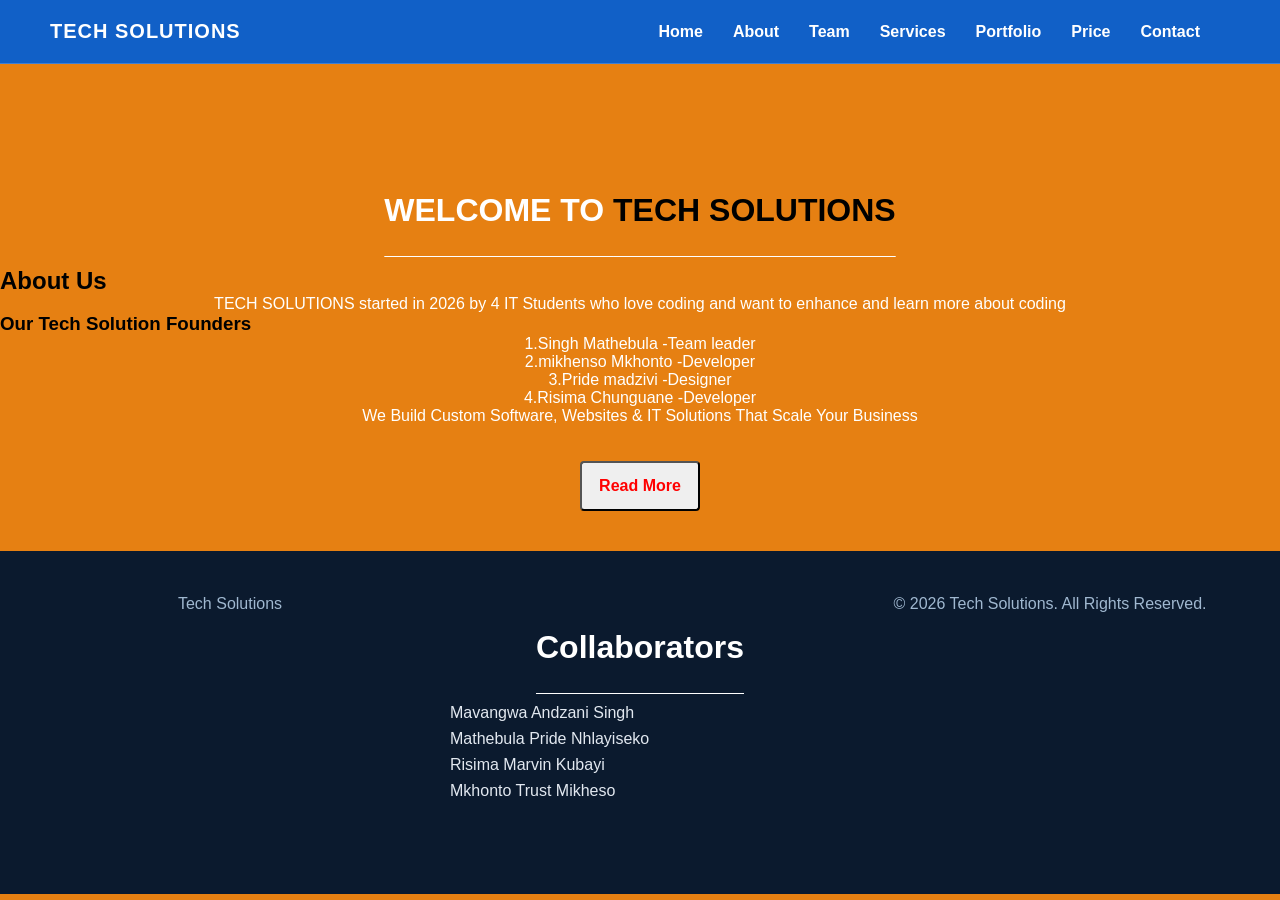
==== index.html @ 06d431eb "fixed content that i mistakenly deleted" ====
<!DOCTYPE html>
<html lang="en">
<head>
    <meta charset="UTF-8">
    <meta name="viewport" content="width=device-width, initial-scale=1.0">
    <title>Home Page</title>
    <link rel="stylesheet" href="style.css">
</head>

<body>
<nav class="navbar">
        <div class="nav-container">
            <!-- Logo / Brand -->
            <div class="logo">
                <span>TECH SOLUTIONS</span>
            </div>
            <ul class="nav-links">
                <li><a href="#" class="active">Home</a></li>
                <li><a href="#">About</a></li>
                <li><a href="#">Team</a></li>
                 <li><a href="services.html">Services</a></li>
            <li><a href="#">Portfolio</a></li>
            <li><a href="#">Price</a></li>
            <li><a href="#">Contact</a></li>
            
            <nav>
     
</nav>
</nav>
   
   </body>        

<h1>WELCOME TO <span>TECH SOLUTIONS</span></h1>
<br><br>


<section id = "about">
    <div class="about-content">
    <h2>About Us</h2>
    <p>TECH SOLUTIONS started in 2026 by 4 IT Students who love coding and want to enhance and learn more about coding </p>
    </div>
    <h3>Our Tech Solution Founders</h3>
    <p>1.Singh Mathebula -Team leader </p>
    <p>2.mikhenso Mkhonto -Developer</p>
    <p>3.Pride madzivi -Designer</p>
    <p>4.Risima Chunguane -Developer</p>
    </section>

<p> We Build Custom Software, Websites & IT Solutions That Scale Your Business</p>


        <br><br>
        <button class="btn">Read More</button>

        <footer class="site-footer">
    <div class="footer-content">
        <p class="footer-brand"> Tech Solutions</p>

        
           <div class="collaborators">
    <h1>Collaborators</h1>

    <br> <br>
    <ul>
        <li> Mavangwa Andzani Singh</li>
        <li>Mathebula Pride Nhlayiseko</li>
        <li>Risima Marvin Kubayi</li>
        <li>Mkhonto Trust Mikheso</li>
    </ul>

<br> <br>

     
</div>

        <p class="copyright">
            &copy; 2026  Tech Solutions. All Rights Reserved.
        </p>
    </div>
</footer>
</body>
</html>
---- style.css ----
* {
    margin: 0;
    padding: 0;
    box-sizing: border-box;
    font-family: 'Gill Sans', 'Gill Sans MT', Calibri, 'Trebuchet MS', sans-serif;
}

body {
    background-color: #f5f5f5;
}

body{
 background-color: rgb(230, 128, 18);
 margin: 0;
 padding:0;
}
.navbar {
    background-color: #1160c7;   /* blue */
    padding: 20px 50px;
    border-bottom: 1px solid rgba(255, 255, 255, 0.2);
}
.nav-container {
    display: flex;
    align-items: center;
    justify-content: space-between;
    max-width: 1200px;
    margin: 0 auto;
}

.logo {
    font-size: 24px;
    font-weight: bold;
    color: white;
    letter-spacing: 1px;
}


.logo {
    font-size: 20px;
    font-weight: bold;
    font-family:'Gill Sans', 'Gill Sans MT', Calibri, 'Trebuchet MS', sans-serif;
}
.nav-links {
    display: flex;
    list-style: none;
    gap: 30px;
}

/* NAV ITEMS – WHITE & BOLD */
.nav-links li a {
    text-decoration: none;
    color: #ffffff;        /* white */
    font-weight: bold;     /* bold */
    font-size: 16px;
    transition: opacity 0.2s;
}

.nav-links li a:hover {
    opacity: 0.7;
}

/* ---------- HERO SECTION ---------- */
.hero {
    text-align: center;
    padding: 80px 20px 60px;
    background: linear-gradient(145deg, #ffffff, #f0f0f0);
    margin: 40px 50px 0;
    border-radius: 12px;
    box-shadow: 0 8px 20px rgba(0, 0, 0, 0.05);
}

.hero h1 {
    font-size: 48px;
    color: #1a4b8c;
    margin-bottom: 16px;
}

.hero p {
    font-size: 20px;
    color: #555;
    margin-bottom: 30px;
}

.btn-group {
    display: flex;
    justify-content: center;
    gap: 20px;
    flex-wrap: wrap;
}

.btn {
    display: inline-block;
    padding: 14px 36px;
    border-radius: 30px;
    text-decoration: none;
    font-weight: bold;
    font-size: 16px;
    transition: all 0.3s;
}

.btn-primary {
    background-color: #1a4b8c;
    color: white;
    border: 2px solid #1a4b8c;
}

.btn-primary:hover {
    background-color: transparent;
    color: #1a4b8c;
}

.btn-secondary {
    background-color: transparent;
    color: #1a4b8c;
    border: 2px solid #1a4b8c;
}

.btn-secondary:hover {
    background-color: #1a4b8c;
    color: white;
}

/* ---------- RESPONSIVE ---------- */
@media (max-width: 768px) {
    .nav-container {
        flex-direction: column;
        gap: 15px;
    }
    .nav-links {
        flex-wrap: wrap;
        justify-content: center;
        gap: 15px;
    }
    .hero h1 {
        font-size: 32px;
    }
    .hero {
        margin: 20px 15px 0;
        padding: 40px 15px;
    }
   
}
.nav-links a{
    color: white;
    text-decoration: none;
}
.nav-links li a {
    text-decoration: none;
    color: white;
    font-size: 16px;
}
 h1 {
        text-align: center;
     padding-bottom:20%;   
     padding-top: 10%; 
    }
h1 {
    color: white;
}

h1 span 
h1 {
        text-align: center;
        padding-bottom: 15%;
        padding-top:12%;
    }
h1 {
    color: white;
    padding-bottom: 2px;
      text-decoration: 1px underline;
    text-underline-offset: 35px; 
    
}

h1 span {
    color: #000;
}
.btn {
    display: block;
    width: 120px;       
    margin: 0 auto;        
    padding: 14px 0;
    border-radius: 4px;
    color: red;
}
p {
    text-align: center;
    color: white;
      margin-top: 0;   
}
.short-line {
   width: 80px;                
    border: none;
    border-top: 1px solid white;
    margin: 12px auto;
}

/* Footer Styles */
footer {
    background-color: #0b1a2e;
    color: #e2e8f0;
    padding: 40px 20px 20px;
    margin-top: 40px;
    font-family: 'Segoe UI', Roboto, sans-serif;
}

footer h3 {
    color: #ffffff;
    font-size: 1.5rem;
    margin-bottom: 10px;
}

footer h4 {
    color: #ffffff;
    font-size: 1.1rem;
    margin-bottom: 12px;
}

footer p {
    color: #a0b8d0;
    line-height: 1.6;
}

footer ul {
    list-style: none;
    padding: 0;
}

footer ul li {
    margin-bottom: 8px;
}

footer ul li a {
    color: #a0b8d0;
    text-decoration: none;
    transition: color 0.3s;
}

footer ul li a:hover {
    color: #3b82f6;
}

footer .footer-content {
    display: grid;
    grid-template-columns: repeat(auto-fit, minmax(200px, 1fr));
    gap: 30px;
    max-width: 1200px;
    margin: 0 auto 30px;
}

footer .footer-bottom {
    border-top: 1px solid #1e3855;
    padding-top: 20px;
    text-align: center;
    max-width: 1200px;
    margin: 0 auto;
}

footer .footer-bottom p {
    font-size: 0.9rem;
    color: #6b8aa8;
}

/* Responsive */
@media (max-width: 700px) {
    footer .footer-content {
        grid-template-columns: 1fr;
        text-align: center;
    }
}
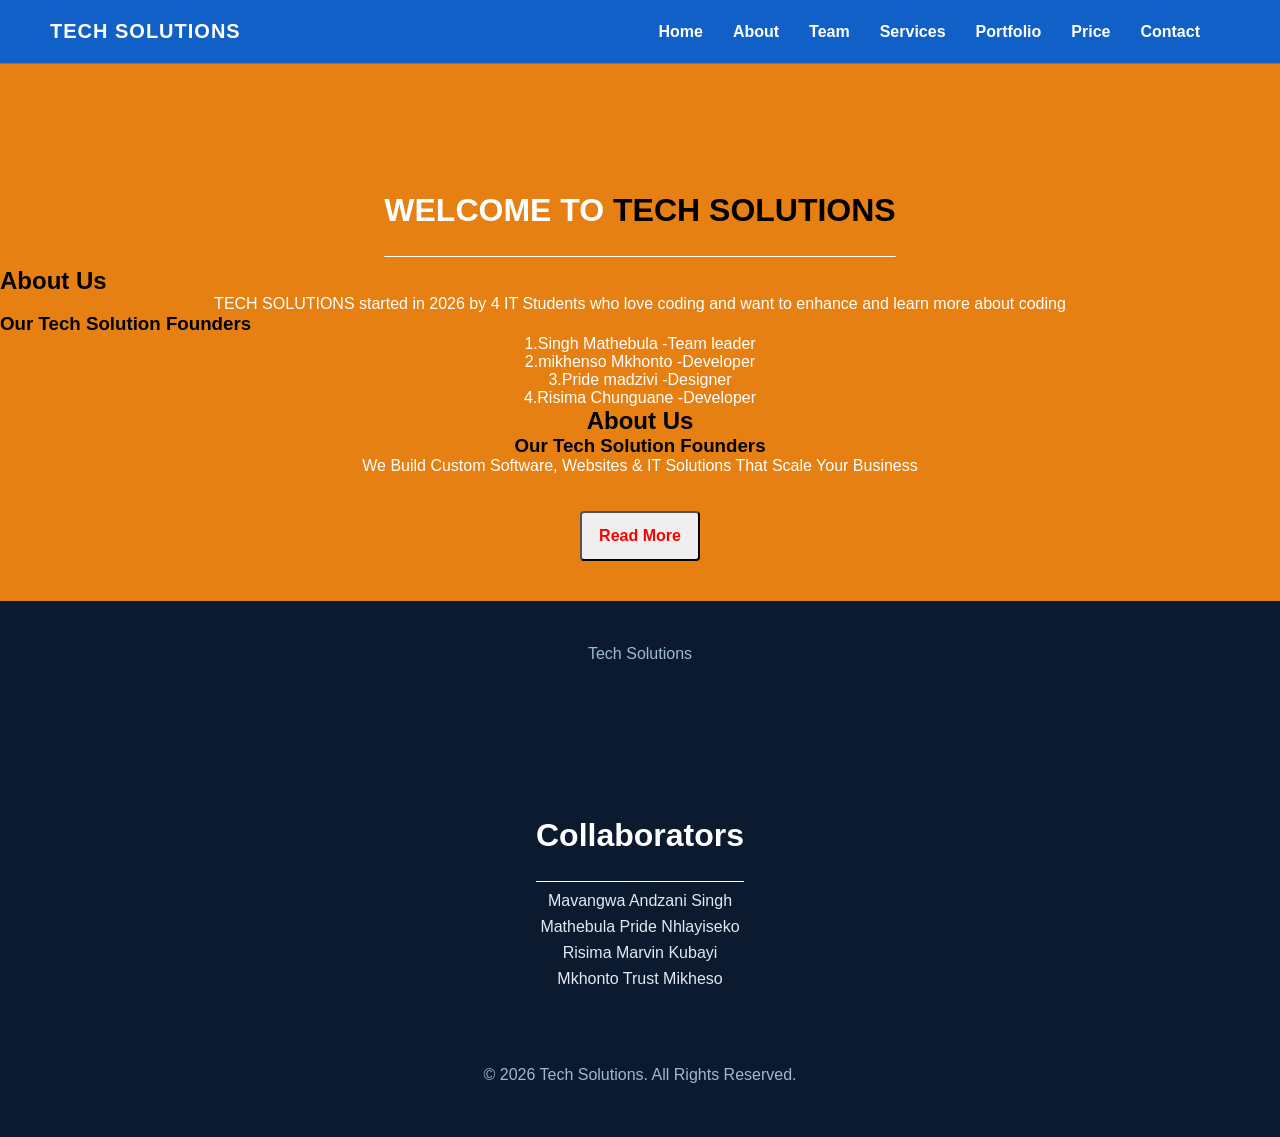
==== commit 1bc0bdeb: "updated css" ====
--- a/index.html
+++ b/index.html
@@ -45,7 +45,10 @@
     <p>3.Pride madzivi -Designer</p>
     <p>4.Risima Chunguane -Developer</p>
     </section>
-
+<div class="about-us">
+    <h2>About Us</h2>
+    <h3>Our Tech Solution Founders</h3>
+</div>
 <p> We Build Custom Software, Websites & IT Solutions That Scale Your Business</p>
 
 
--- a/style.css
+++ b/style.css
@@ -263,9 +263,197 @@
 }
 
 /* Responsive */
-@media (max-width: 700px) {
+@media (max-width: 700px) {}
     footer .footer-content {
         grid-template-columns: 1fr;
         text-align: center;
     }
+/* ============================================================ */
+/* ========== ABOUT PAGE – FULLY CENTERED ========== */
+/* ============================================================ */
+
+.about-page {
+    max-width: 900px;
+    margin: 0 auto;
+    padding: 40px 20px;
+    text-align: center;
+}
+
+.about-page h1 {
+    color: #1a4b8c;
+    font-size: 42px;
+    margin-bottom: 10px;
+    text-align: center;
+}
+
+.about-page .sub-heading {
+    color: #1a4b8c;
+    font-size: 28px;
+    margin: 30px 0 15px;
+    text-align: center;
+}
+
+.about-page p {
+    color: #333;
+    font-size: 18px;
+    line-height: 1.8;
+    max-width: 700px;
+    margin: 0 auto 20px;
+    text-align: center;
+}
+
+/* Centered list of founders */
+.about-page ul {
+    list-style: none;
+    padding: 0;
+    margin: 20px auto;
+    max-width: 500px;
+    text-align: center;
+}
+
+.about-page ul li {
+    color: #333;
+    font-size: 17px;
+    padding: 6px 0;
+    border-bottom: 1px solid #eee;
+    text-align: center;
+}
+
+.about-page ul li:last-child {
+    border-bottom: none;
+}
+
+/* Center the "Read More" button on About page */
+.about-page .btn-about {
+    display: inline-block;
+    padding: 14px 40px;
+    background-color: #1a4b8c;
+    color: white;
+    text-decoration: none;
+    border-radius: 30px;
+    font-weight: bold;
+    font-size: 16px;
+    margin: 20px auto 10px;
+    transition: background 0.3s;
+    border: 2px solid #1a4b8c;
+}
+
+.about-page .btn-about:hover {
+    background-color: transparent;
+    color: #1a4b8c;
+}
+
+/* "Collaborators" section */
+.about-page .collaborators {
+    margin-top: 40px;
+    padding-top: 30px;
+    border-top: 2px solid #e0e0e0;
+}
+
+.about-page .collaborators h3 {
+    color: #1a4b8c;
+    font-size: 24px;
+    text-align: center;
+}
+
+
+/* Alternative: target any heading with "About" text */
+.about-page h1,
+.about-page h2,
+.about-page h3 {
+    text-align: center;
+}
+
+
+.services-page {
+    max-width: 1100px;
+    margin: 0 auto;
+    padding: 40px 20px;
+    text-align: center;
+}
+
+.services-page h1 {
+    color: #1a4b8c;
+    font-size: 42px;
+    margin-bottom: 15px;
+    text-align: center;
+}
+
+.services-page > p {
+    color: #555;
+    font-size: 18px;
+    max-width: 650px;
+    margin: 0 auto 40px;
+    text-align: center;
+}
+
+/* Grid of service cards – CENTERED */
+.services-grid {
+    display: flex;
+    flex-wrap: wrap;
+    justify-content: center;
+    gap: 30px;
+    margin: 0 auto;
+}
+
+/* Each service card – text centered */
+.service-card {
+    background: white;
+    padding: 35px 25px;
+    border-radius: 12px;
+    box-shadow: 0 4px 15px rgba(0, 0, 0, 0.08);
+    max-width: 300px;
+    flex: 1 1 220px;
+    text-align: center;
+    transition: transform 0.2s, box-shadow 0.2s;
+}
+
+.service-card:hover {
+    transform: translateY(-6px);
+    box-shadow: 0 8px 25px rgba(0, 0, 0, 0.12);
+}
+
+.service-card h3 {
+    color: #1a4b8c;
+    font-size: 22px;
+    margin-bottom: 12px;
+    text-align: center;
+}
+
+.service-card p {
+    color: #555;
+    font-size: 15px;
+    line-height: 1.7;
+    margin: 0;
+    text-align: center;
+}
+
+
+
+/* Center any container */
+.container-center {
+    max-width: 1200px;
+    margin: 0 auto;
+    padding: 0 20px;
+}
+
+/* Center text */
+.text-center {
+    text-align: center;
+}
+
+/* Center block elements (images, divs) */
+.block-center {
+    display: block;
+    margin-left: auto;
+    margin-right: auto;
+}.about-us {
+    text-align: center;
+    width: 100%;
+    margin: 0 auto;
+}
+
+.about-us h2,
+.about-us h3 {
+    text-align: center;
 }
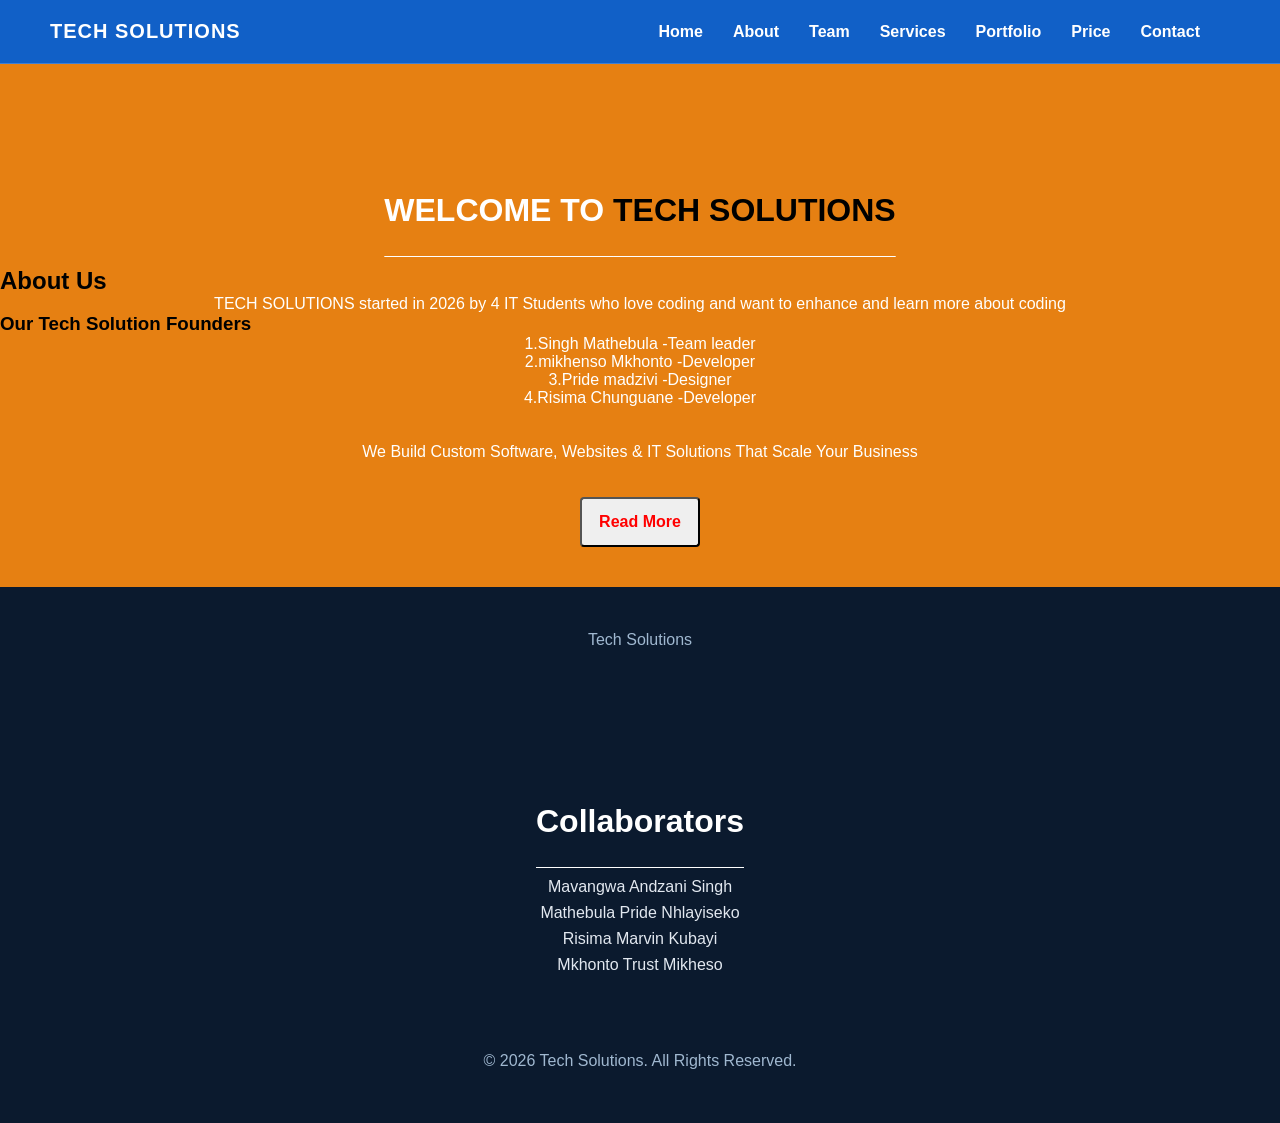
==== commit 6b6f17d2: "i dont know what happened to my last commit" ====
--- a/index.html
+++ b/index.html
@@ -45,14 +45,11 @@
     <p>3.Pride madzivi -Designer</p>
     <p>4.Risima Chunguane -Developer</p>
     </section>
-<div class="about-us">
-    <h2>About Us</h2>
-    <h3>Our Tech Solution Founders</h3>
-</div>
+
+    <br><br>
 <p> We Build Custom Software, Websites & IT Solutions That Scale Your Business</p>
-
-
         <br><br>
+        
         <button class="btn">Read More</button>
 
         <footer class="site-footer">
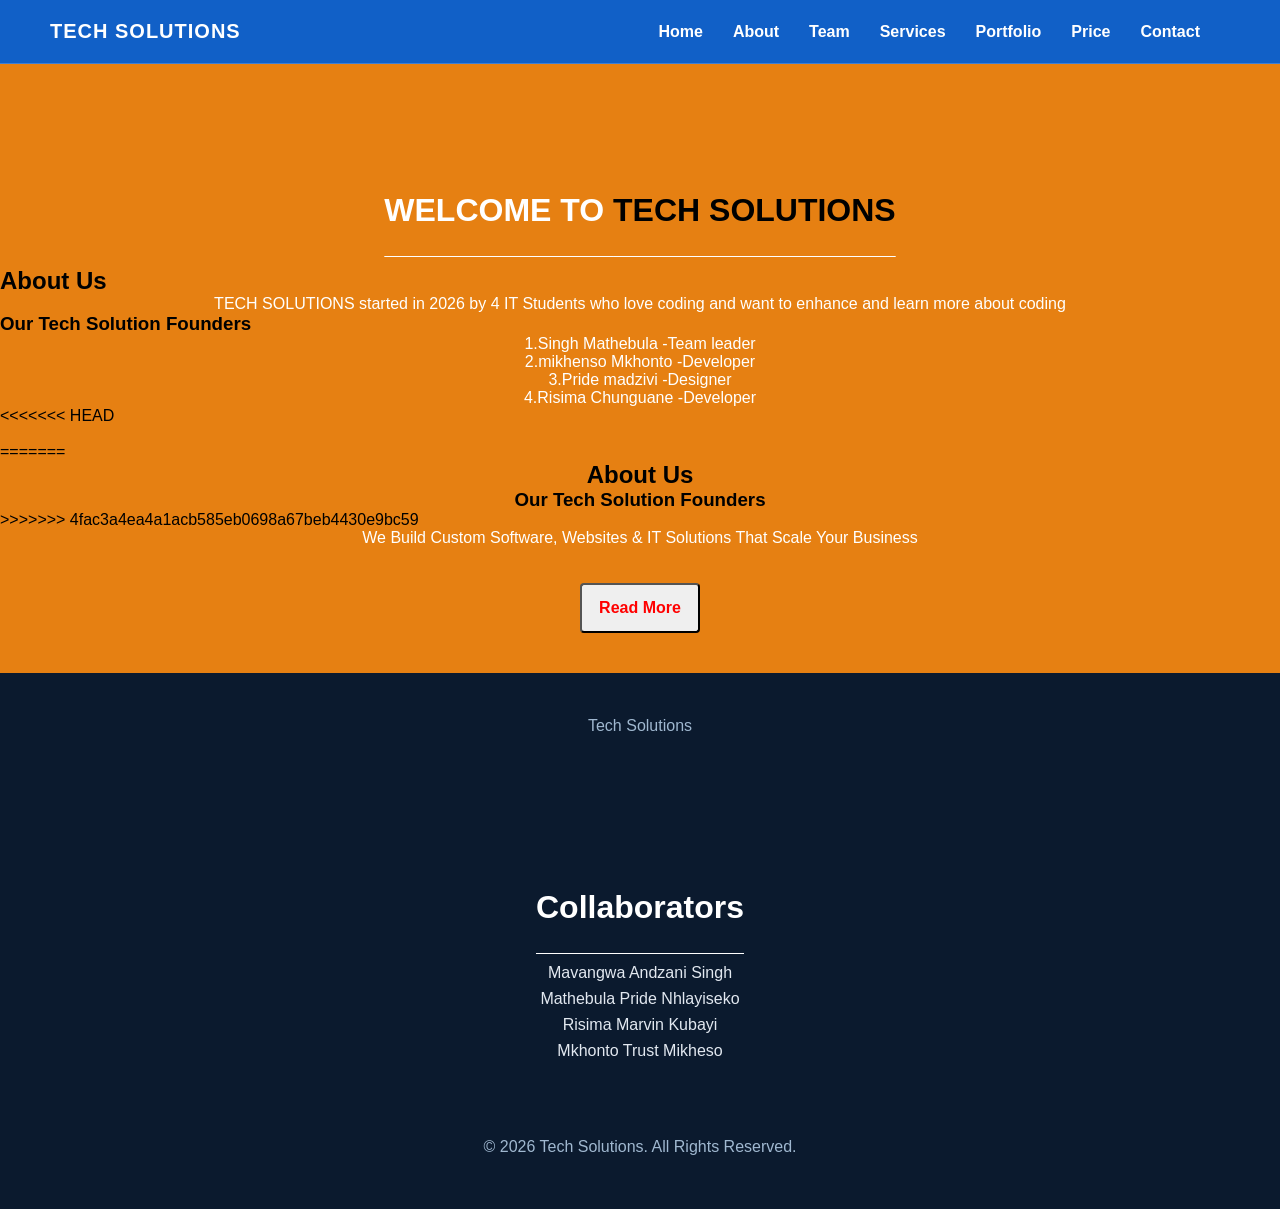
==== commit 0bd87c52: "Nhlayi merge main" ====
--- a/index.html
+++ b/index.html
@@ -45,8 +45,15 @@
     <p>3.Pride madzivi -Designer</p>
     <p>4.Risima Chunguane -Developer</p>
     </section>
+<<<<<<< HEAD
 
     <br><br>
+=======
+<div class="about-us">
+    <h2>About Us</h2>
+    <h3>Our Tech Solution Founders</h3>
+</div>
+>>>>>>> 4fac3a4ea4a1acb585eb0698a67beb4430e9bc59
 <p> We Build Custom Software, Websites & IT Solutions That Scale Your Business</p>
         <br><br>
         
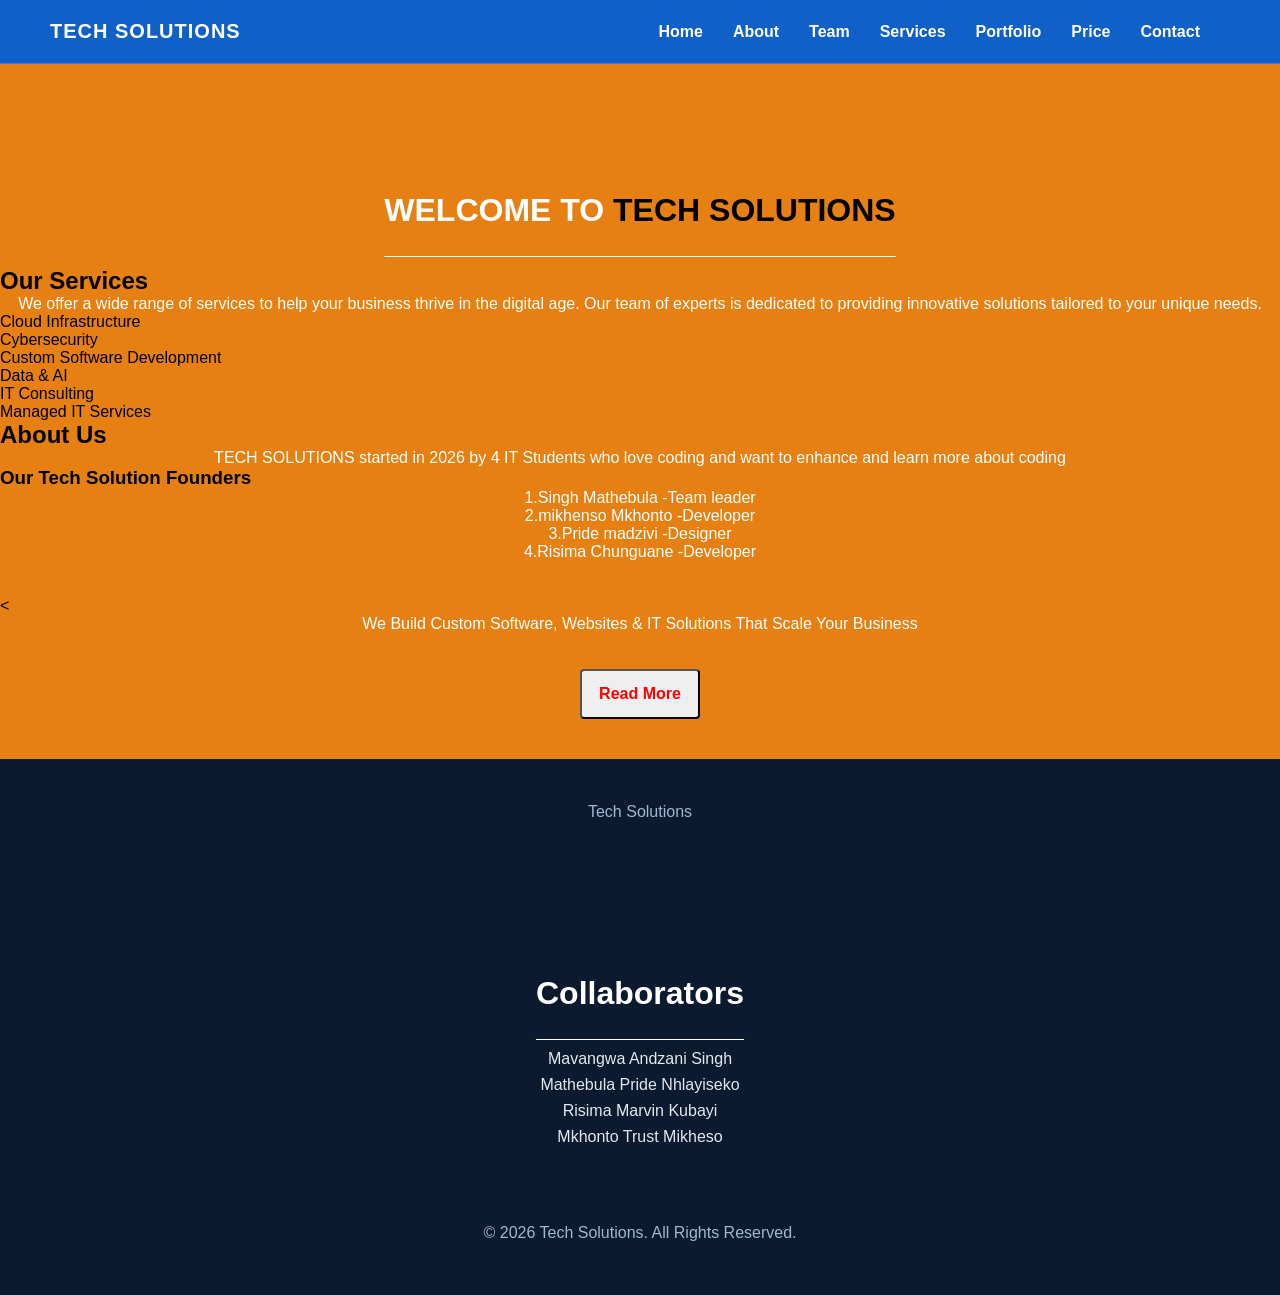
==== commit 52e8b40b: "fixed services to be inside" ====
--- a/index.html
+++ b/index.html
@@ -15,10 +15,11 @@
                 <span>TECH SOLUTIONS</span>
             </div>
             <ul class="nav-links">
-                <li><a href="#" class="active">Home</a></li>
-                <li><a href="#">About</a></li>
-                <li><a href="#">Team</a></li>
-                 <li><a href="services.html">Services</a></li>
+        
+            <li><a href="#" class="active">Home</a></li>
+            <li><a href="#about">About</a></li>
+            <li><a href="#team">Team</a></li>
+            <li><a href="#services">Services</a></li>
             <li><a href="#">Portfolio</a></li>
             <li><a href="#">Price</a></li>
             <li><a href="#">Contact</a></li>
@@ -33,8 +34,20 @@
 <h1>WELCOME TO <span>TECH SOLUTIONS</span></h1>
 <br><br>
 
+<section  class="services" id="services">
+    <h2>Our Services</h2>
+    <p>We offer a wide range of services to help your business thrive in the digital age. Our team of experts is dedicated to providing innovative solutions tailored to your unique needs.</p>
+    <ul>
+        <li>Cloud Infrastructure</li>
+        <li>Cybersecurity</li>
+        <li>Custom Software Development</li>
+        <li>Data &amp; AI</li>
+        <li>IT Consulting</li>
+        <li>Managed IT Services</li>
+    </ul>
+</section>
 
-<section id = "about">
+<section  class="about" id = "about">
     <div class="about-content">
     <h2>About Us</h2>
     <p>TECH SOLUTIONS started in 2026 by 4 IT Students who love coding and want to enhance and learn more about coding </p>
@@ -45,15 +58,11 @@
     <p>3.Pride madzivi -Designer</p>
     <p>4.Risima Chunguane -Developer</p>
     </section>
-<<<<<<< HEAD
 
     <br><br>
-=======
-<div class="about-us">
-    <h2>About Us</h2>
-    <h3>Our Tech Solution Founders</h3>
-</div>
->>>>>>> 4fac3a4ea4a1acb585eb0698a67beb4430e9bc59
+
+< 
+
 <p> We Build Custom Software, Websites & IT Solutions That Scale Your Business</p>
         <br><br>
         
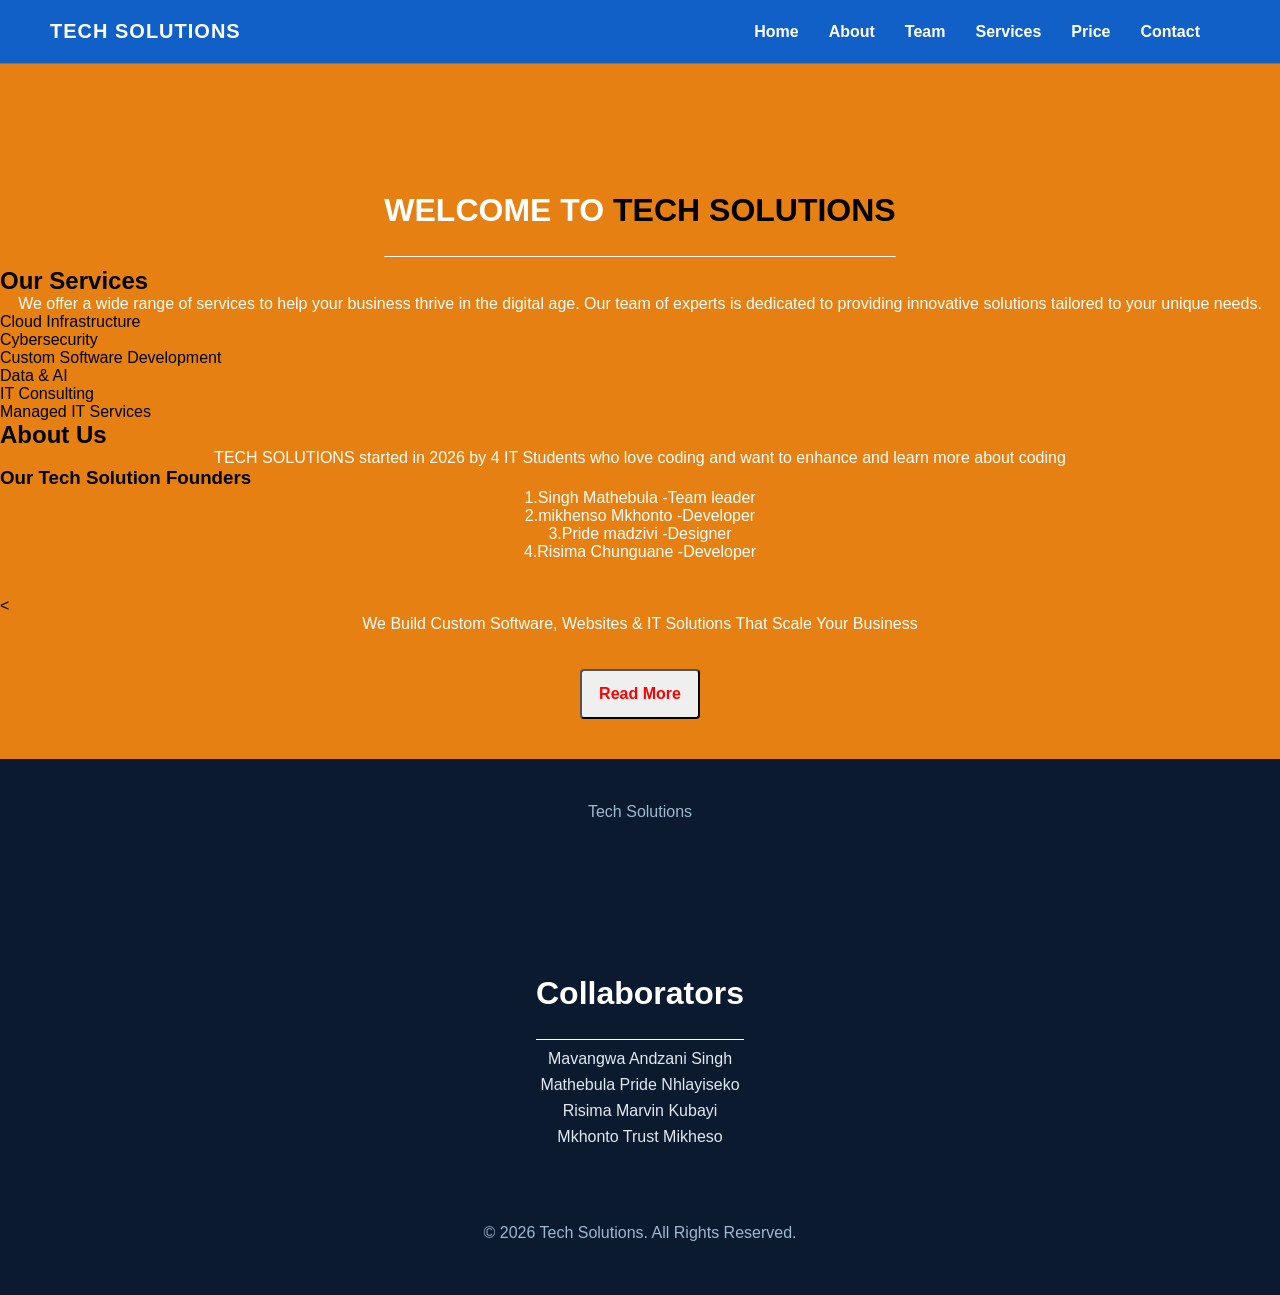
==== commit d57ee414: "i dont know" ====
--- a/index.html
+++ b/index.html
@@ -20,7 +20,6 @@
             <li><a href="#about">About</a></li>
             <li><a href="#team">Team</a></li>
             <li><a href="#services">Services</a></li>
-            <li><a href="#">Portfolio</a></li>
             <li><a href="#">Price</a></li>
             <li><a href="#">Contact</a></li>
             
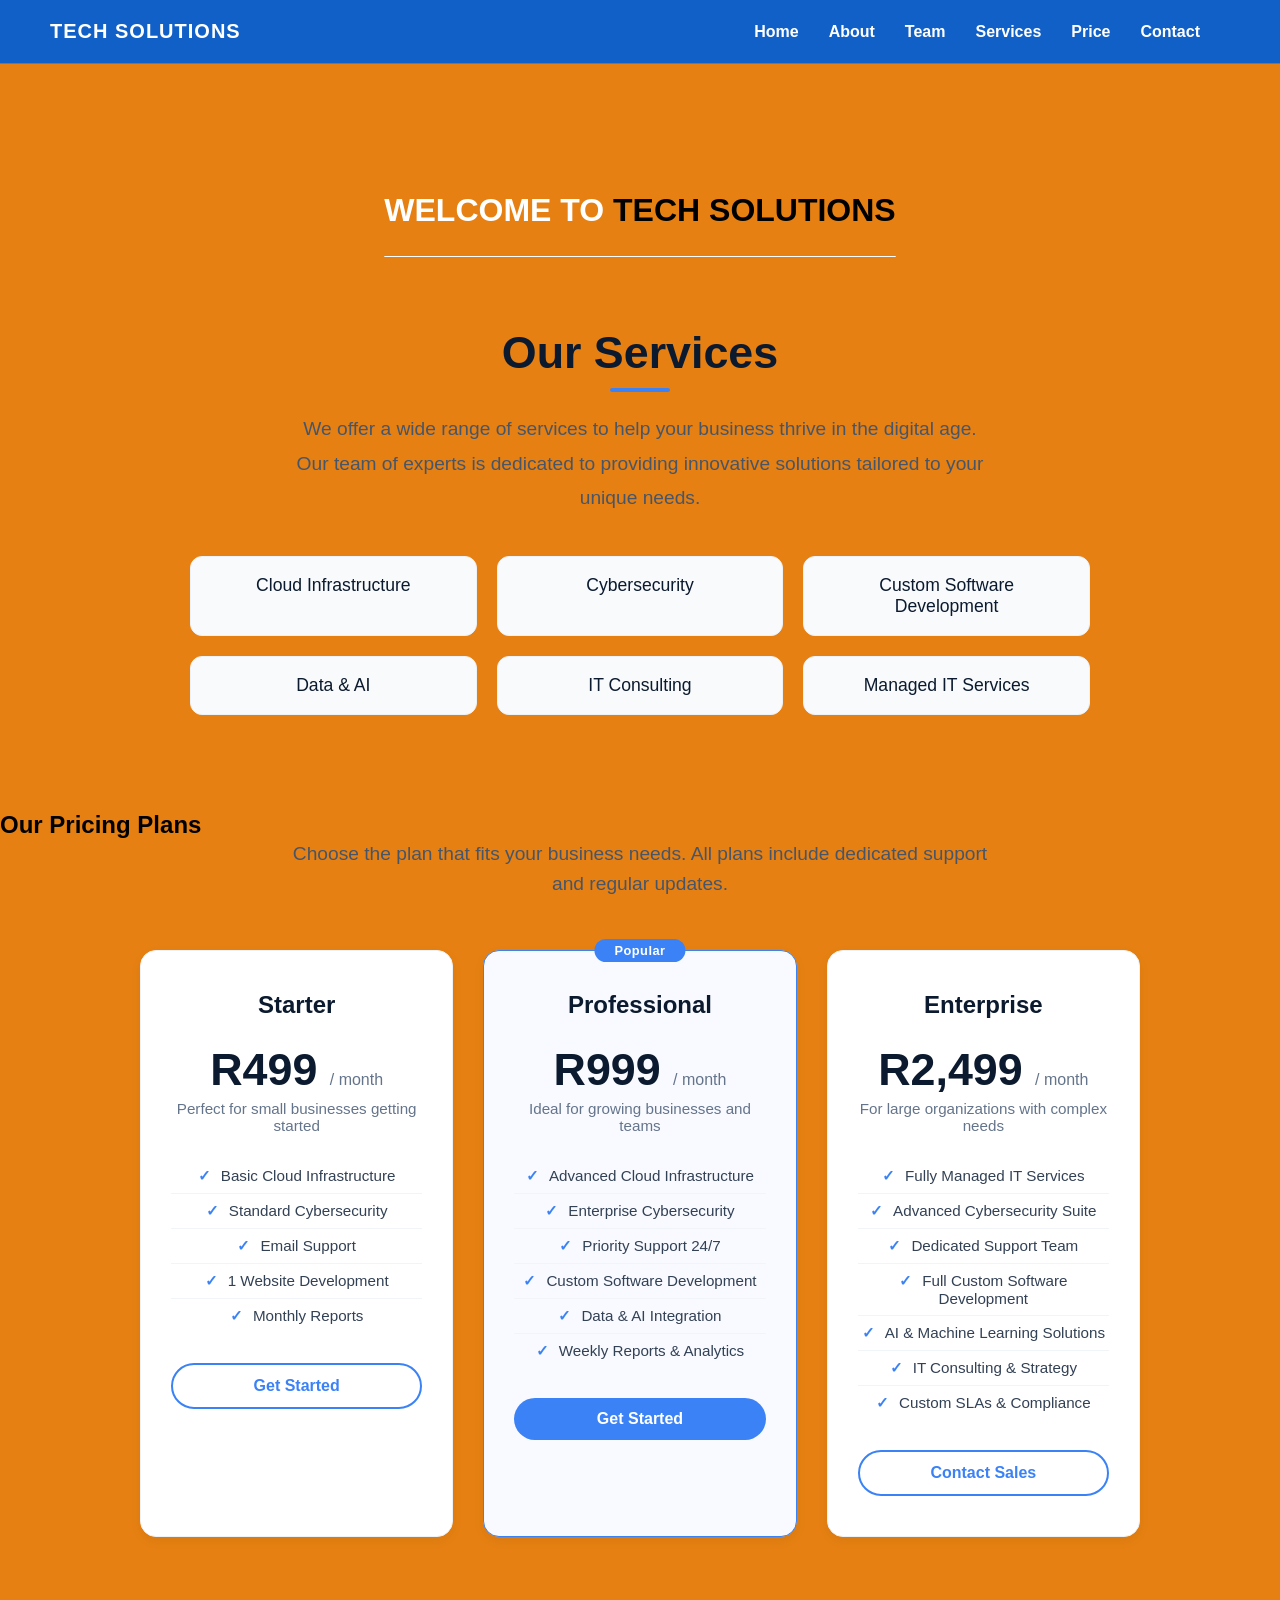
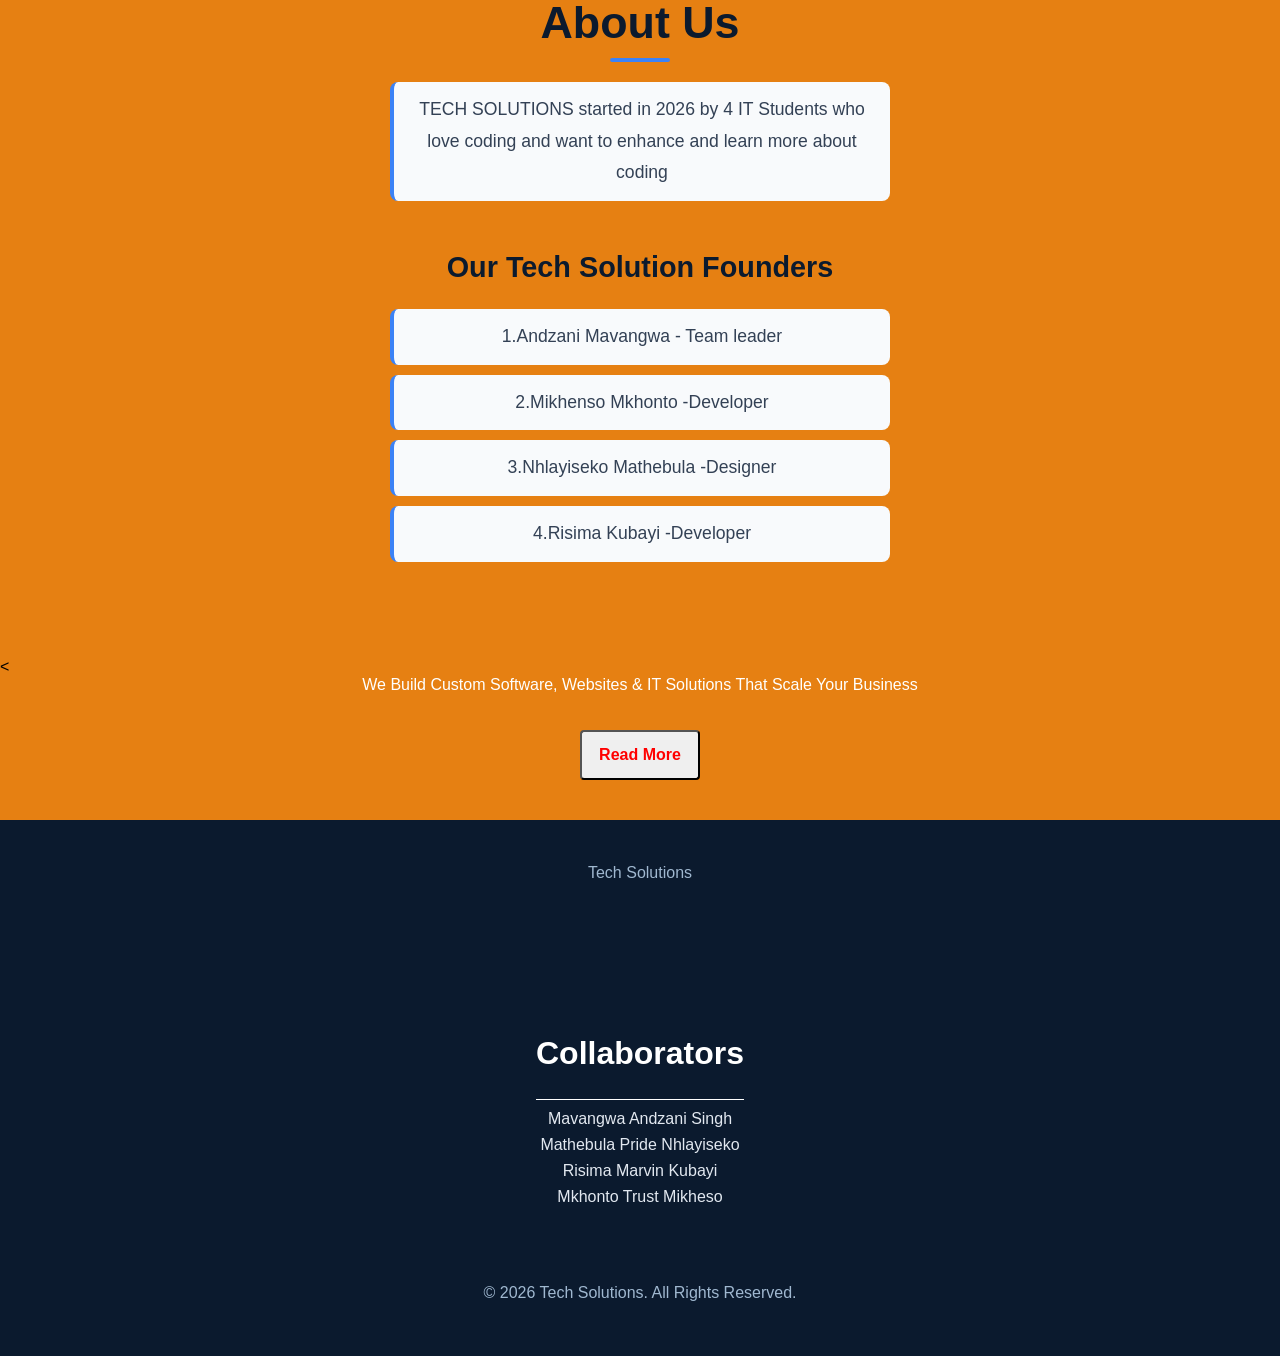
==== commit bfc364a7: "added code and stylingf for prices" ====
--- a/index.html
+++ b/index.html
@@ -20,7 +20,7 @@
             <li><a href="#about">About</a></li>
             <li><a href="#team">Team</a></li>
             <li><a href="#services">Services</a></li>
-            <li><a href="#">Price</a></li>
+            <li><a href="#price">Price</a></li>
             <li><a href="#">Contact</a></li>
             
             <nav>
@@ -44,7 +44,66 @@
         <li>IT Consulting</li>
         <li>Managed IT Services</li>
     </ul>
+
+    <br><br>
 </section>
+    <section class="price" id="price">
+        <h2>Our Pricing Plans</h2>
+        <p class="pricing-subtitle">Choose the plan that fits your business needs. All plans include dedicated support and regular updates.</p>
+
+        <div class="pricing-grid">
+
+            <!-- Starter Plan -->
+            <div class="pricing-card">
+                <h3>Starter</h3>
+                <div class="price">R499 <span>/ month</span></div>
+                <p class="description">Perfect for small businesses getting started</p>
+                <ul>
+                    <li>Basic Cloud Infrastructure</li>
+                    <li>Standard Cybersecurity</li>
+                    <li>Email Support</li>
+                    <li>1 Website Development</li>
+                    <li>Monthly Reports</li>
+                </ul>
+                <a href="#" class="btn btn-outline">Get Started</a>
+            </div>
+
+            <!-- Professional Plan (Popular) -->
+            <div class="pricing-card popular">
+                <h3>Professional</h3>
+                <div class="price">R999 <span>/ month</span></div>
+                <p class="description">Ideal for growing businesses and teams</p>
+                <ul>
+                    <li>Advanced Cloud Infrastructure</li>
+                    <li>Enterprise Cybersecurity</li>
+                    <li>Priority Support 24/7</li>
+                    <li>Custom Software Development</li>
+                    <li>Data &amp; AI Integration</li>
+                    <li>Weekly Reports &amp; Analytics</li>
+                </ul>
+                <a href="#" class="btn">Get Started</a>
+            </div>
+
+            <!-- Enterprise Plan -->
+            <div class="pricing-card">
+                <h3>Enterprise</h3>
+                <div class="price">R2,499 <span>/ month</span></div>
+                <p class="description">For large organizations with complex needs</p>
+                <ul>
+                    <li>Fully Managed IT Services</li>
+                    <li>Advanced Cybersecurity Suite</li>
+                    <li>Dedicated Support Team</li>
+                    <li>Full Custom Software Development</li>
+                    <li>AI &amp; Machine Learning Solutions</li>
+                    <li>IT Consulting &amp; Strategy</li>
+                    <li>Custom SLAs &amp; Compliance</li>
+                </ul>
+                <a href="#" class="btn btn-outline">Contact Sales</a>
+            </div>
+
+        </div>
+    </section>
+
 
 <section  class="about" id = "about">
     <div class="about-content">
@@ -52,10 +111,10 @@
     <p>TECH SOLUTIONS started in 2026 by 4 IT Students who love coding and want to enhance and learn more about coding </p>
     </div>
     <h3>Our Tech Solution Founders</h3>
-    <p>1.Singh Mathebula -Team leader </p>
-    <p>2.mikhenso Mkhonto -Developer</p>
-    <p>3.Pride madzivi -Designer</p>
-    <p>4.Risima Chunguane -Developer</p>
+    <p>1.Andzani Mavangwa - Team leader </p>
+    <p>2.Mikhenso Mkhonto -Developer</p>
+    <p>3.Nhlayiseko Mathebula -Designer</p>
+    <p>4.Risima Kubayi -Developer</p>
     </section>
 
     <br><br>
--- a/style.css
+++ b/style.css
@@ -456,4 +456,394 @@
 .about-us h2,
 .about-us h3 {
     text-align: center;
+}
+
+
+
+/* Services Section Styles */
+.services {
+    max-width: 1200px;
+    margin: 0 auto;
+    padding: 60px 20px;
+    text-align: center;
+    font-family: 'Segoe UI', Roboto, sans-serif;
+}
+
+.services h2 {
+    font-size: 2.8rem;
+    font-weight: 700;
+    color: #0b1a2e;
+    margin-bottom: 20px;
+    position: relative;
+    display: inline-block;
+}
+
+.services h2::after {
+    content: '';
+    display: block;
+    width: 60px;
+    height: 4px;
+    background: #3b82f6;
+    margin: 10px auto 0;
+    border-radius: 2px;
+}
+
+.services p {
+    font-size: 1.2rem;
+    color: #475569;
+    line-height: 1.8;
+    max-width: 700px;
+    margin: 0 auto 40px;
+}
+
+.services ul {
+    display: grid;
+    grid-template-columns: repeat(auto-fit, minmax(250px, 1fr));
+    gap: 20px;
+    list-style: none;
+    padding: 0;
+    max-width: 900px;
+    margin: 0 auto;
+}
+
+.services ul li {
+    background: #f8fafc;
+    border: 1px solid #edf2f7;
+    border-radius: 12px;
+    padding: 18px 24px;
+    font-size: 1.1rem;
+    font-weight: 500;
+    color: #0b1a2e;
+    transition: all 0.3s ease;
+    cursor: default;
+}
+
+.services ul li:hover {
+    background: #eef4ff;
+    border-color: #3b82f6;
+    transform: translateY(-3px);
+    box-shadow: 0 8px 20px rgba(59, 130, 246, 0.15);
+}
+
+/* Responsive */
+@media (max-width: 700px) {
+    .services {
+        padding: 40px 15px;
+    }
+
+    .services h2 {
+        font-size: 2rem;
+    }
+
+    .services p {
+        font-size: 1rem;
+        padding: 0 10px;
+    }
+
+    .services ul {
+        grid-template-columns: 1fr;
+        gap: 12px;
+    }
+
+    .services ul li {
+        padding: 14px 20px;
+        font-size: 1rem;
+    }
+}
+
+/* About Section Styles */
+.about {
+    max-width: 1200px;
+    margin: 0 auto;
+    padding: 60px 20px;
+    text-align: center;
+    font-family: 'Segoe UI', Roboto, sans-serif;
+}
+
+.about-content {
+    max-width: 800px;
+    margin: 0 auto 50px;
+}
+
+.about h2 {
+    font-size: 2.8rem;
+    font-weight: 700;
+    color: #0b1a2e;
+    margin-bottom: 20px;
+    position: relative;
+    display: inline-block;
+}
+
+.about h2::after {
+    content: '';
+    display: block;
+    width: 60px;
+    height: 4px;
+    background: #3b82f6;
+    margin: 10px auto 0;
+    border-radius: 2px;
+}
+
+.about-content p {
+    font-size: 1.2rem;
+    color: #475569;
+    line-height: 1.8;
+    margin: 0 auto;
+}
+
+.about h3 {
+    font-size: 1.8rem;
+    font-weight: 600;
+    color: #0b1a2e;
+    margin-bottom: 25px;
+}
+
+.about p {
+    font-size: 1.1rem;
+    color: #334155;
+    line-height: 1.8;
+    padding: 8px 0;
+    max-width: 500px;
+    margin: 0 auto;
+}
+
+.about p:last-of-type {
+    margin-bottom: 0;
+}
+
+
+.about p {
+    background: #f8fafc;
+    border-left: 4px solid #3b82f6;
+    padding: 12px 20px;
+    border-radius: 8px;
+    margin-bottom: 10px;
+    transition: all 0.3s ease;
+}
+
+.about p:hover {
+    background: #eef4ff;
+    transform: translateX(5px);
+}
+
+/* Responsive */
+@media (max-width: 700px) {
+    .about {
+        padding: 40px 15px;
+    }
+
+    .about h2 {
+        font-size: 2rem;
+    }
+
+    .about-content p {
+        font-size: 1rem;
+        padding: 0 10px;
+    }
+
+    .about h3 {
+        font-size: 1.4rem;
+    }
+
+    .about p {
+        font-size: 1rem;
+        padding: 10px 16px;
+    }
+}
+
+/* pricing.css */
+/* Pricing Section Styles */
+.pricing {
+    max-width: 1200px;
+    margin: 0 auto;
+    padding: 60px 20px;
+    text-align: center;
+    font-family: 'Segoe UI', Roboto, sans-serif;
+}
+
+.pricing h2 {
+    font-size: 2.8rem;
+    font-weight: 700;
+    color: #0b1a2e;
+    margin-bottom: 15px;
+    position: relative;
+    display: inline-block;
+    text-align: center;
+    width: 100%;
+}
+
+.pricing h2::after {
+    content: '';
+    display: block;
+    width: 60px;
+    height: 4px;
+    background: #3b82f6;
+    margin: 10px auto 0;
+    border-radius: 2px;
+}
+
+.pricing-subtitle {
+    font-size: 1.2rem;
+    color: #475569;
+    max-width: 700px;
+    margin: 0 auto 50px;
+    line-height: 1.6;
+    text-align: center;
+}
+
+.pricing-grid {
+    display: grid;
+    grid-template-columns: repeat(auto-fit, minmax(280px, 1fr));
+    gap: 30px;
+    max-width: 1000px;
+    margin: 0 auto;
+}
+
+.pricing-card {
+    background: #ffffff;
+    border: 1px solid #edf2f7;
+    border-radius: 16px;
+    padding: 40px 30px;
+    transition: all 0.3s ease;
+    box-shadow: 0 4px 12px rgba(0, 0, 0, 0.05);
+    display: flex;
+    flex-direction: column;
+    align-items: center;
+    text-align: center;
+}
+
+.pricing-card:hover {
+    transform: translateY(-8px);
+    box-shadow: 0 20px 40px rgba(59, 130, 246, 0.12);
+    border-color: #3b82f6;
+}
+
+.pricing-card.popular {
+    border-color: #3b82f6;
+    background: #f8faff;
+    position: relative;
+}
+
+.pricing-card.popular::before {
+    content: 'Popular';
+    position: absolute;
+    top: -12px;
+    left: 50%;
+    transform: translateX(-50%);
+    background: #3b82f6;
+    color: #ffffff;
+    padding: 4px 20px;
+    border-radius: 20px;
+    font-size: 0.8rem;
+    font-weight: 600;
+    letter-spacing: 0.5px;
+}
+
+.pricing-card h3 {
+    font-size: 1.5rem;
+    font-weight: 600;
+    color: #0b1a2e;
+    margin-bottom: 10px;
+}
+
+.pricing-card .price {
+    font-size: 2.8rem;
+    font-weight: 700;
+    color: #0b1a2e;
+    margin: 15px 0 5px;
+}
+
+.pricing-card .price span {
+    font-size: 1rem;
+    font-weight: 400;
+    color: #64748b;
+}
+
+.pricing-card .description {
+    color: #64748b;
+    margin-bottom: 25px;
+    font-size: 0.95rem;
+}
+
+.pricing-card ul {
+    list-style: none;
+    padding: 0;
+    text-align: left;
+    margin-bottom: 30px;
+    width: 100%;
+}
+
+.pricing-card ul li {
+    padding: 8px 0;
+    color: #334155;
+    border-bottom: 1px solid #f1f5f9;
+    font-size: 0.95rem;
+    text-align: center;
+}
+
+.pricing-card ul li:last-child {
+    border-bottom: none;
+}
+
+.pricing-card ul li::before {
+    content: '✓';
+    color: #3b82f6;
+    font-weight: bold;
+    margin-right: 10px;
+}
+
+.pricing-card .btn {
+    display: inline-block;
+    background: #3b82f6;
+    color: #ffffff;
+    padding: 12px 40px;
+    border-radius: 30px;
+    text-decoration: none;
+    font-weight: 600;
+    font-size: 1rem;
+    transition: background 0.3s ease;
+    border: none;
+    cursor: pointer;
+    width: 100%;
+    text-align: center;
+}
+
+.pricing-card .btn:hover {
+    background: #2563eb;
+}
+
+.pricing-card .btn-outline {
+    background: transparent;
+    color: #3b82f6;
+    border: 2px solid #3b82f6;
+}
+
+.pricing-card .btn-outline:hover {
+    background: #3b82f6;
+    color: #ffffff;
+}
+
+/* Responsive */
+@media (max-width: 700px) {
+    .pricing {
+        padding: 40px 15px;
+    }
+
+    .pricing h2 {
+        font-size: 2rem;
+    }
+
+    .pricing-subtitle {
+        font-size: 1rem;
+        padding: 0 10px;
+    }
+
+    .pricing-grid {
+        grid-template-columns: 1fr;
+        max-width: 400px;
+    }
+
+    .pricing-card .price {
+        font-size: 2.2rem;
+    }
 }
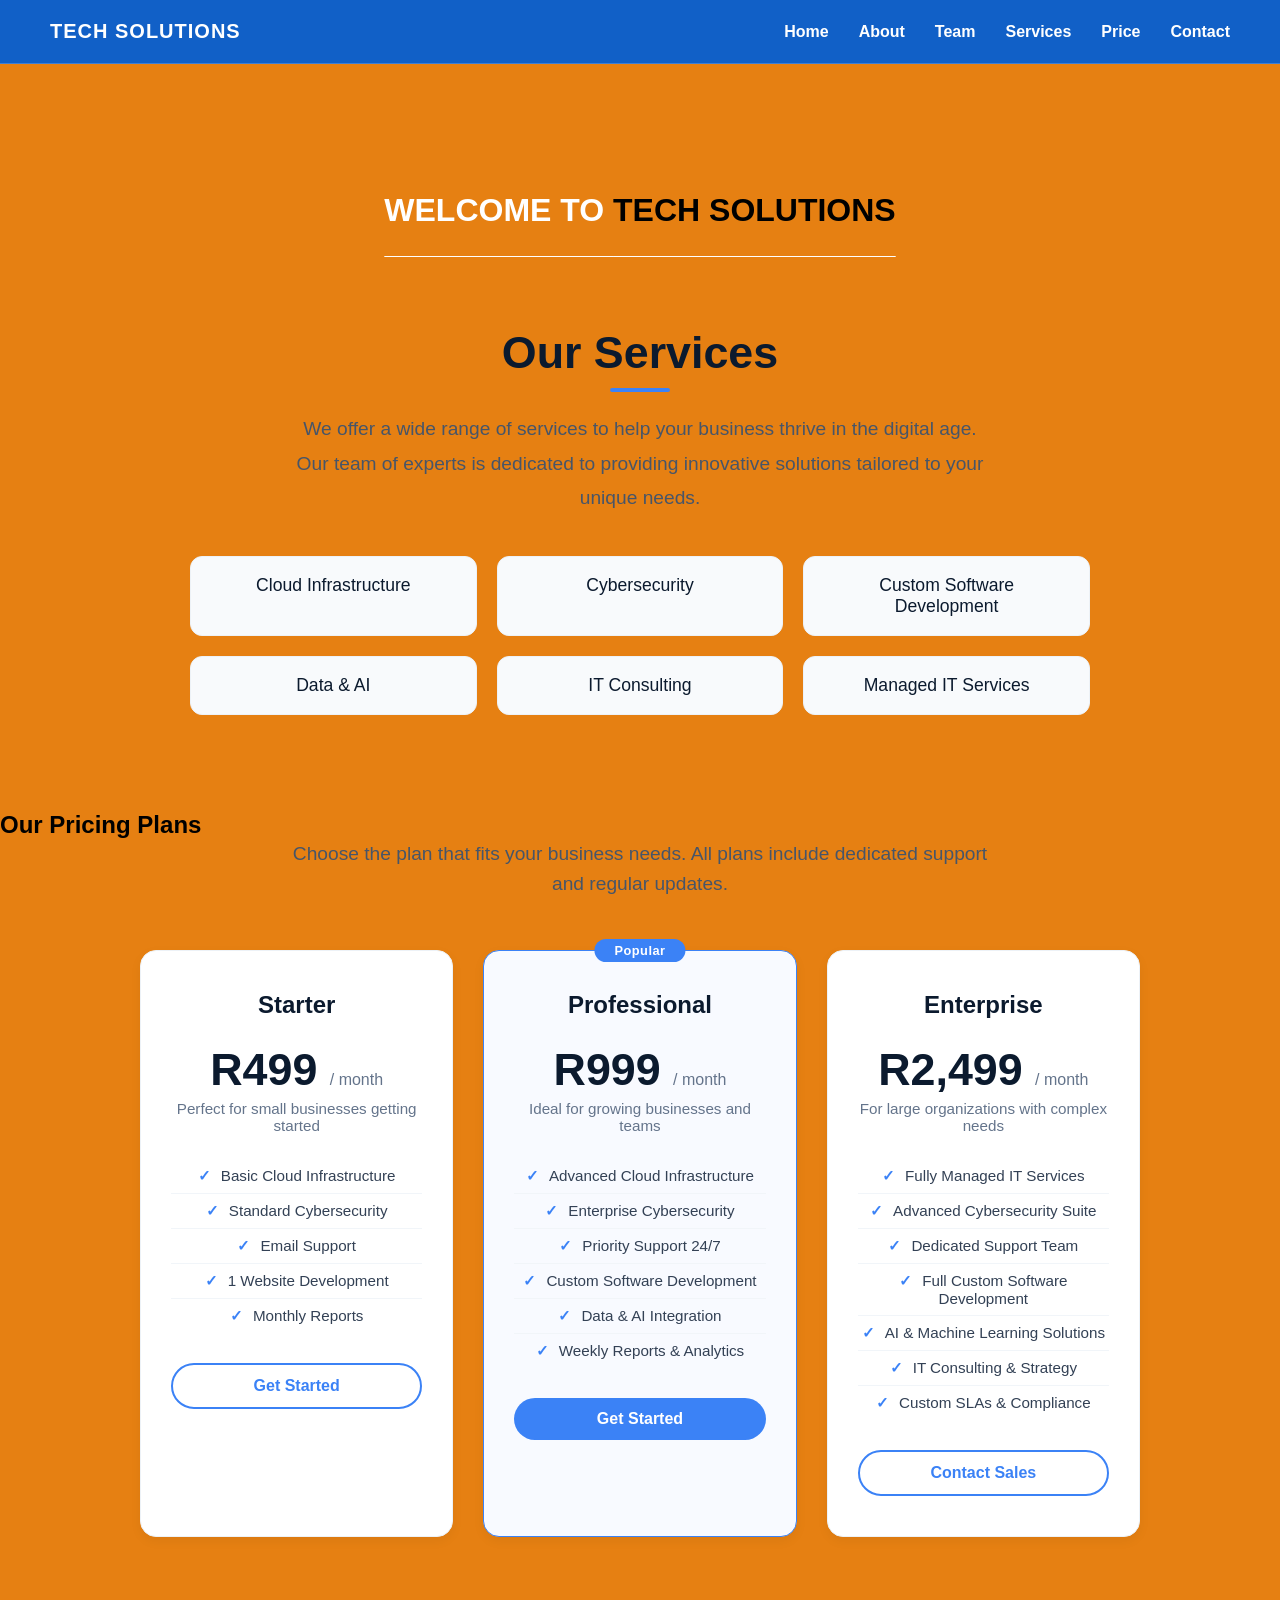
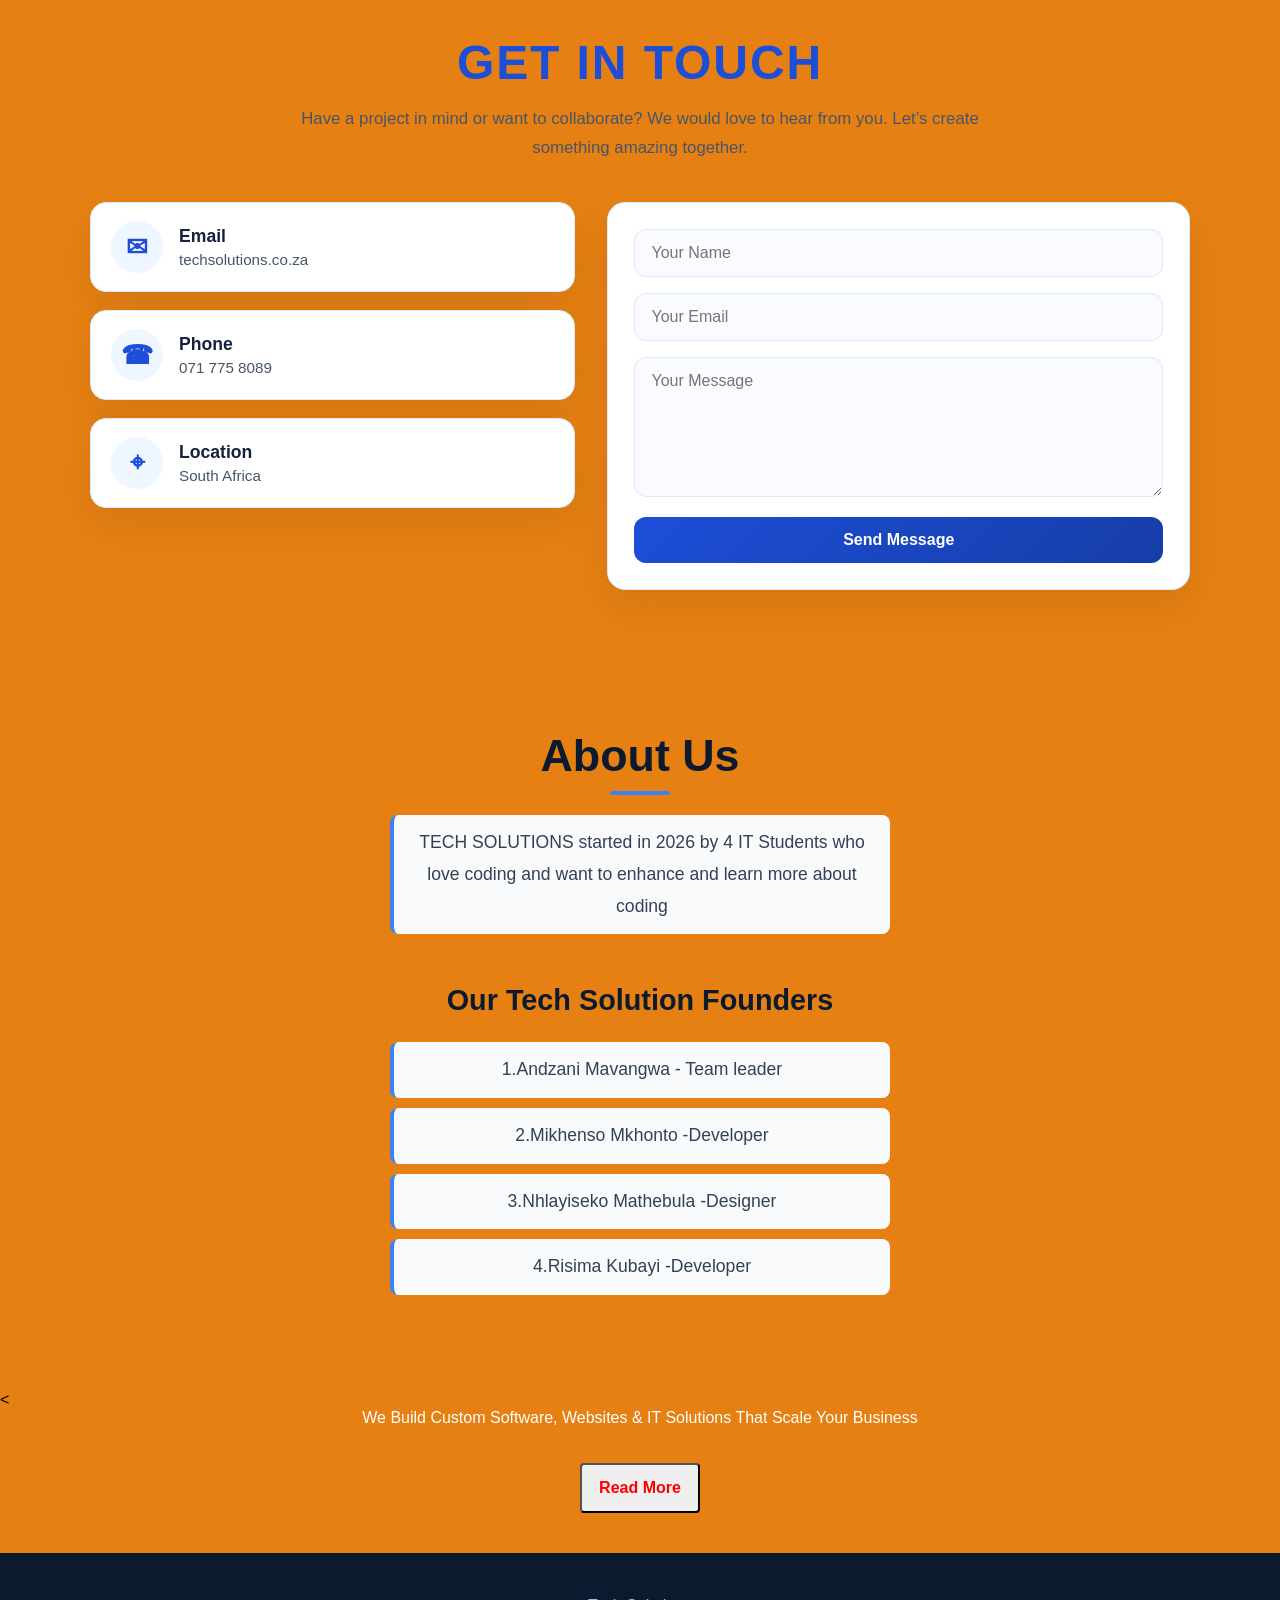
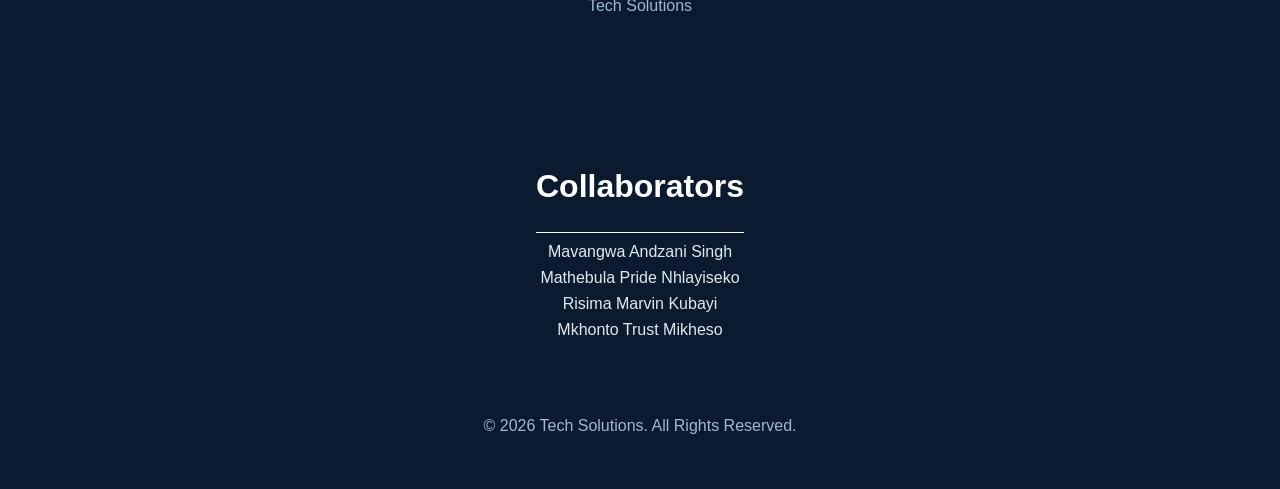
==== commit 56cbb6fc: "added contac page" ====
--- a/index.html
+++ b/index.html
@@ -8,27 +8,21 @@
 </head>
 
 <body>
-<nav class="navbar">
+    <nav class="navbar">
         <div class="nav-container">
-            <!-- Logo / Brand -->
             <div class="logo">
                 <span>TECH SOLUTIONS</span>
             </div>
             <ul class="nav-links">
-        
-            <li><a href="#" class="active">Home</a></li>
-            <li><a href="#about">About</a></li>
-            <li><a href="#team">Team</a></li>
-            <li><a href="#services">Services</a></li>
-            <li><a href="#price">Price</a></li>
-            <li><a href="#">Contact</a></li>
-            
-            <nav>
-     
-</nav>
-</nav>
-   
-   </body>        
+                <li><a href="#" class="active">Home</a></li>
+                <li><a href="#about">About</a></li>
+                <li><a href="#team">Team</a></li>
+                <li><a href="#services">Services</a></li>
+                <li><a href="#price">Price</a></li>
+                <li><a href="#contact">Contact</a></li>
+            </ul>
+        </div>
+    </nav>
 
 <h1>WELCOME TO <span>TECH SOLUTIONS</span></h1>
 <br><br>
@@ -102,8 +96,59 @@
             </div>
 
         </div>
+        <br>
     </section>
-
+ <section class="contact" id="contact">
+    <div class="contact-header">
+      <h2>Get In Touch</h2>
+      <p>Have a project in mind or want to collaborate? We would love to hear from you. Let’s create something amazing together.</p>
+    </div>
+
+    <div class="contact-content">
+      <div class="contact-info">
+        <div class="contact-cards">
+          <div class="contact-card">
+            <span class="contact-icon">✉</span>
+            <div class="contact-card-content">
+              <h3>Email</h3>
+              <a href="mailto:techsolutions.co.za">techsolutions.co.za</a>
+            </div>
+          </div>
+
+          <div class="contact-card">
+            <span class="contact-icon">☎</span>
+            <div class="contact-card-content">
+              <h3>Phone</h3>
+              <p>071 775 8089</p>
+            </div>
+          </div>
+
+          <div class="contact-card">
+            <span class="contact-icon">⌖</span>
+            <div class="contact-card-content">
+              <h3>Location</h3>
+              <p>South Africa</p>
+            </div>
+          </div>
+        </div>
+      </div>
+
+      <div class="contact-form-container">
+        <form class="contact-form" id="contactForm">
+          <div class="form-group">
+            <input type="text" name="name" placeholder="Your Name" required>
+          </div>
+          <div class="form-group">
+            <input type="email" name="email" placeholder="Your Email" required>
+          </div>
+          <div class="form-group">
+            <textarea name="message" placeholder="Your Message" required></textarea>
+          </div>
+          <button type="submit" class="submit-btn">Send Message</button>
+        </form>
+      </div>
+    </div>
+  </section>
 
 <section  class="about" id = "about">
     <div class="about-content">
--- a/style.css
+++ b/style.css
@@ -6,6 +6,17 @@
     font-family: 'Gill Sans', 'Gill Sans MT', Calibri, 'Trebuchet MS', sans-serif;
 }
 
+:root {
+    --primary: #1d4ed8;
+    --primary-dark: #163ea8;
+    --surface: #ffffff;
+    --surface-soft: #eef6ff;
+    --text: #16213e;
+    --text-muted: #475569;
+    --border: #dbeafe;
+    --shadow: 0 18px 40px rgba(15, 23, 42, 0.08);
+}
+
 body {
     background-color: #f5f5f5;
 }
@@ -34,7 +45,6 @@
     color: white;
     letter-spacing: 1px;
 }
-
 
 .logo {
     font-size: 20px;
@@ -846,4 +856,165 @@
     .pricing-card .price {
         font-size: 2.2rem;
     }
+}
+.contact {
+   background-color: rgb(230, 128, 18);
+    padding: 80px 20px;
+    width: 100%;
+}
+
+.contact-header {
+    max-width: 700px;
+    margin: 0 auto 40px;
+    text-align: center;
+}
+
+.contact h2 {
+    color: var(--primary);
+    font-size: clamp(2rem, 4vw, 3rem);
+    margin-bottom: 15px;
+    text-transform: uppercase;
+    letter-spacing: 0.04em;
+}
+
+.contact-header p {
+    color: var(--text-muted);
+    line-height: 1.7;
+    font-size: 1.05rem;
+}
+
+.contact-content {
+    max-width: 1100px;
+    margin: 0 auto;
+    display: grid;
+    grid-template-columns: 1fr 1.2fr;
+    gap: 32px;
+    align-items: start;
+}
+
+.contact-info,
+.contact-form-container {
+    min-width: 0;
+}
+
+.contact-cards {
+    display: flex;
+    flex-direction: column;
+    gap: 18px;
+}
+
+.contact-card {
+    display: flex;
+    align-items: center;
+    gap: 16px;
+    background: var(--surface);
+    border: 1px solid var(--border);
+    border-radius: 16px;
+    padding: 18px 20px;
+    box-shadow: var(--shadow);
+    transition: transform 0.2s ease, box-shadow 0.2s ease;
+}
+
+.contact-card:hover {
+    transform: translateY(-3px);
+    box-shadow: 0 20px 45px rgba(29, 78, 216, 0.12);
+}
+
+.contact-icon {
+    width: 52px;
+    height: 52px;
+    border-radius: 50%;
+    background: var(--surface-soft);
+    color: var(--primary);
+    display: flex;
+    align-items: center;
+    justify-content: center;
+    font-size: 1.6rem;
+    font-weight: 700;
+}
+
+.contact-card-content h3 {
+    color: var(--text);
+    font-size: 1.1rem;
+    margin-bottom: 4px;
+}
+
+.contact-card-content p,
+.contact-card-content a {
+    color: var(--text-muted);
+    text-decoration: none;
+    font-size: 0.95rem;
+}
+
+.contact-card-content a:hover {
+    color: var(--primary);
+}
+
+.contact-form {
+    background: var(--surface);
+    border: 1px solid var(--border);
+    border-radius: 18px;
+    padding: 26px;
+    box-shadow: var(--shadow);
+}
+
+.form-group {
+    margin-bottom: 16px;
+}
+
+.form-group input,
+.form-group textarea {
+    width: 100%;
+    border: 1px solid var(--border);
+    border-radius: 12px;
+    background: #f9fbff;
+    padding: 14px 16px;
+    font-size: 1rem;
+    color: var(--text);
+    transition: border-color 0.2s ease, box-shadow 0.2s ease;
+}
+
+.form-group input:focus,
+.form-group textarea:focus {
+    outline: none;
+    border-color: var(--primary);
+    box-shadow: 0 0 0 4px rgba(29, 78, 216, 0.12);
+}
+
+.form-group textarea {
+    min-height: 140px;
+    resize: vertical;
+}
+
+.submit-btn {
+    display: inline-block;
+    width: 100%;
+    border: none;
+    border-radius: 12px;
+    background: linear-gradient(135deg, var(--primary), var(--primary-dark));
+    color: #ffffff;
+    padding: 14px 20px;
+    font-size: 1rem;
+    font-weight: 700;
+    cursor: pointer;
+    transition: transform 0.2s ease, opacity 0.2s ease;
+}
+
+.submit-btn:hover {
+    transform: translateY(-1px);
+    opacity: 0.96;
+}
+
+@media (max-width: 768px) {
+    .contact-content {
+        grid-template-columns: 1fr;
+    }
+
+    .contact-card {
+        padding: 16px;
+    }
+
+    .contact-form {
+        padding: 20px;
+    }
 }
